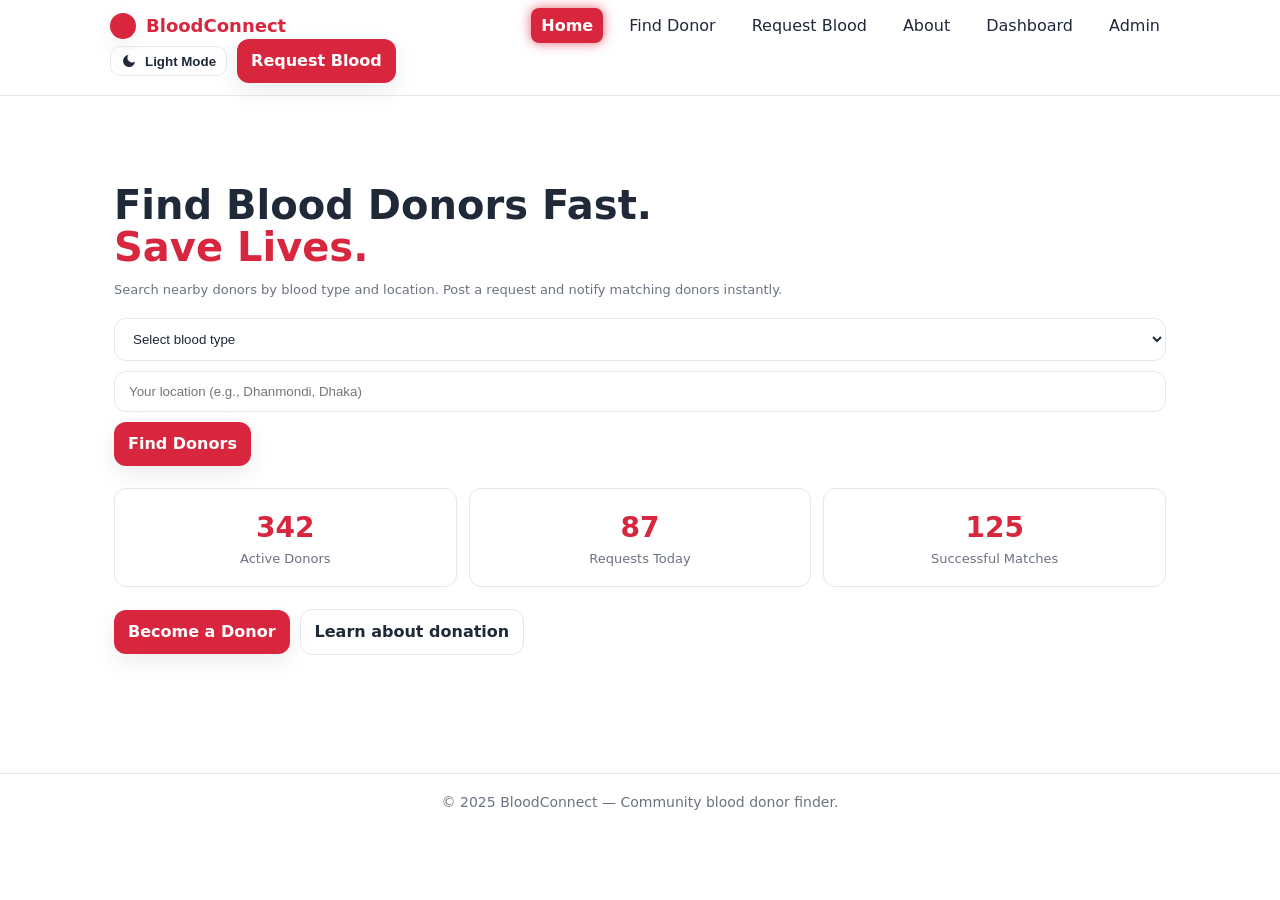
==== index.html @ 94207241 "finishing all" ====
<!doctype html>
<html lang="en">
<head>
  <meta charset="utf-8" />
  <meta name="viewport" content="width=device-width,initial-scale=1" />
  <title>BloodConnect</title>
  <link rel="stylesheet" href="styles.css" />
</head>
<body>
  <nav class="nav">
    <div class="inner container">
      <div class="brand"><span class="drop" aria-hidden="true"></span> BloodConnect</div>
      <ul>
          <li><a class="link" href="index.html">Home</a></li>
          <li><a class="link" href="find-donor.html">Find Donor</a></li>
          <li><a class="link" href="request-blood.html">Request Blood</a></li>
          <li><a class="link" href="about.html">About</a></li>
          <li><a class="link" href="dashboard.html">Dashboard</a></li>
          <li><a class="link" href="admin.html">Admin</a></li>
      </ul>
      <div style="display:flex;gap:10px;align-items:center">
        <button id="themeToggle" class="theme-toggle" aria-pressed="false" title="Toggle dark mode">
          <svg width="16" height="16" viewBox="0 0 24 24" fill="none" style="flex-shrink:0" 
          xmlns="http://www.w3.org/2000/svg"><path d="M21 12.79A9 9 0 1111.21 3 7 7 0 0021 12.79z" fill="currentColor"/></svg>
          <span id="themeLabel" style="font-weight:700">Light Mode</span>
        </button>
        <a class="btn" href="request-blood.html">Request Blood</a>
      </div>
    </div>
  </nav>
  <main class="container">

  <section class="hero">
    <h1>Find Blood Donors Fast.<br><span style="color:var(--link-color)">Save Lives.</span></h1>
    <p class="small">Search nearby donors by blood type and location. Post a request and notify matching donors instantly.</p>
    <div class="section searchbar" style="margin-top:14px;">
      <select aria-label="Blood type">
        <option>Select blood type</option>
        <option>A+</option><option>A-</option><option>B+</option><option>B-</option>
        <option>AB+</option><option>AB-</option><option>O+</option><option>O-</option>
      </select>
      <input class="input" placeholder="Your location (e.g., Dhanmondi, Dhaka)">
      <a class="btn" href="find-donor.html">Find Donors</a>
    </div>

    <div class="section kpis" style="margin-top:22px;">
      <div class="stat"><div class="num">342</div><div class="small">Active Donors</div></div>
      <div class="stat"><div class="num">87</div><div class="small">Requests Today</div></div>
      <div class="stat"><div class="num">125</div><div class="small">Successful Matches</div></div>
    </div>
    <div class="section cta-row">
      <a class="btn" href="dashboard.html">Become a Donor</a>
      <a class="btn secondary" href="about.html">Learn about donation</a>
    </div>
  </section>
  </main>
  <footer class="footer">
    <div class="inner container">© 2025 BloodConnect — Community blood donor finder.</div>
  </footer>
    <script src="script.js"></script>
</body>
</html>
---- styles.css ----
:root{
  --bg: #ffffff;
  --text: #1f2937;
  --muted: #6b7280;
  --primary: #D7263D; /* user chosen red */
  --primary-600: #b71c1c;
  --surface: #f3f4f6;
  --border: #e5e7eb;
  --shadow: 0 8px 24px rgba(0,0,0,.08);
  --radius: 14px;
  --card-bg: #ffffff;
  --link-color: var(--primary);
}
:root.dark{
  --bg: #02182B;
  --text: #ffffff;
  --muted: #9fb3c1;
  --primary: #D7263D;
  --primary-600: #b71c1c;
  --surface: rgba(255,255,255,0.03);
  --border: rgba(255,255,255,0.06);
  --shadow: none;
  --radius: 14px;
  --card-bg: rgba(255,255,255,0.03);
  --link-color: var(--primary);
}
*{box-sizing:border-box}
html,body{margin:0;padding:0;background:var(--bg);color:var(--text);
  font-family:Inter,system-ui,-apple-system,Segoe UI,Roboto,Helvetica,Arial,sans-serif;
  line-height:1.5;min-height:100%;}
a{color:inherit;text-decoration:none}
.container{max-width:1100px;margin:0 auto;padding:24px}
.nav{
  position:sticky;
  top:0;
  background:linear-gradient(180deg, rgba(255,255,255,0.9), rgba(255,255,255,0.6));
  backdrop-filter:blur(6px);
  border-bottom:1px solid var(--border);
  z-index:10
}
:root.dark .nav{background:linear-gradient(180deg, rgba(2,24,43,0.95), rgba(2,24,43,0.9));}
.nav .inner{display:flex;align-items:center;justify-content:space-between;padding:12px 20px;flex-wrap:wrap}
.brand{display:flex;align-items:center;gap:10px;font-weight:800;font-size:18px;color:var(--link-color)}
.brand .drop{width:26px;height:26px;border-radius:50%;background:var(--primary);display:inline-block;box-shadow:var(--shadow)}
.nav ul{list-style:none;display:flex;gap:16px;margin:0;padding:0;align-items:center;flex-wrap:wrap}
.nav a.link{padding:8px 10px;border-radius:10px;color:var(--text)}
.nav a.link:hover{background:var(--surface)}
.nav a.link.active {
  background: var(--primary);
  color: #fff;
  border-radius: 8px;
  font-weight: 600;
  transition: 0.3s;
  box-shadow: 0 0 12px rgba(215,38,61,0.7);
}
body.dark-mode .nav a.link.active {
  background: #D7263D;
  color: #fff;
  box-shadow: 0 0 10px rgba(215, 38, 61, 0.5);
}
.theme-toggle{display:inline-flex;
  align-items:center;gap:8px;
  background:transparent;
  border:1px solid var(--border);
  padding:6px 10px;
  border-radius:10px;
  cursor:pointer;
  color:var(--text)}
.btn{display:inline-block;
  background:var(--primary);
  color:#fff;
  border:none;border-radius:12px;
  padding:10px 14px;font-weight:700;
  box-shadow:var(--shadow);cursor:pointer;text-align:center}
.btn:hover{background:var(--primary-600)}
.btn.secondary{background:transparent;color:var(--text);border:1px solid var(--border);box-shadow:none}
.badge{padding:4px 10px;border-radius:999px;font-size:12px;
   border:1px solid var(--border);
  background:var(--card-bg);white-space:nowrap}
.badge.green{border-color:#16a34a;color:#16a34a}
.badge.red{border-color:#dc2626;color:#dc2626}
.hero{padding:64px 0 36px;background:linear-gradient(180deg,transparent, transparent)}
.hero h1{font-size:40px;line-height:1.05;margin:0 0 12px}
.hero p{color:var(--muted);max-width:720px;margin:0 0 18px}
.searchbar{display:flex;gap:10px;flex-wrap:wrap}
.input, select, textarea{padding:12px 14px;
  border:1px solid var(--border);
  border-radius:12px;
  background:var(--card-bg);
  outline:none;
  width:100%;
  color:var(--text)}
select, .input{min-width:160px}
.grid{display:grid;grid-template-columns:repeat(12,1fr);gap:18px}
.card{background:var(--card-bg);border:1px solid var(--border);border-radius:var(--radius);padding:16px;box-shadow:var(--shadow)}
.stat{display:flex;
  flex-direction:column;
  align-items:center;
  justify-content:center;
  padding:18px;
  border-radius:12px;
  background:var(--card-bg);
  border:1px solid var(--border)}
.stat .num{font-size:28px;font-weight:800;color:var(--link-color)}
.footer{border-top:1px solid var(--border);margin-top:36px}
.footer .inner{padding:18px;color:var(--muted);text-align:center;font-size:14px}
.table{width:100%;border-collapse:separate;border-spacing:0;overflow:hidden;border:1px solid var(--border);border-radius:12px}
.table th,.table td{padding:10px 12px;border-bottom:1px solid var(--border);text-align:left}
.table thead th{background:var(--surface);font-weight:700}
.table tr:last-child td{border-bottom:none}
.section{margin:22px 0}
.kpis{display:grid;grid-template-columns:repeat(auto-fit,minmax(160px,1fr));gap:12px}
.cards{display:grid;grid-template-columns:repeat(auto-fit,minmax(240px,1fr));gap:12px}
.map{height:320px;
  border:1px dashed var(--border);
  border-radius:12px;
  display:flex;align-items:center;
  justify-content:center;color:var(--muted)}
.form-grid{display:grid;grid-template-columns:repeat(auto-fit,minmax(220px,1fr));gap:12px}
label{font-weight:700;color:var(--text);display:block;margin-bottom:6px}
.help{font-size:13px;color:var(--muted)}
.cta-row{display:flex;gap:10px;flex-wrap:wrap;align-items:center}
.small{
  font-size:13px;
  color:var(--muted)}

@media (max-width:1024px){
  .hero h1{font-size:34px}
  .grid{grid-template-columns:repeat(8,1fr)}
}
@media (max-width:768px){
  .hero{padding:36px 0}
  .hero h1{font-size:28px}
  .nav .inner{flex-direction:column;align-items:flex-start;gap:8px}
  .nav ul{flex-direction:column;width:100%;gap:8px;margin-top:8px}
  .grid{grid-template-columns:repeat(4,1fr)}
  .cards{grid-template-columns:1fr}
  .map{height:240px}
  .table{display:block;overflow-x:auto;white-space:nowrap}
}
@media (max-width:480px){
  .hero h1{font-size:22px}
  .container{padding:14px}
  .btn{padding:8px 12px;font-size:14px}
  .form-grid{grid-template-columns:1fr}
}
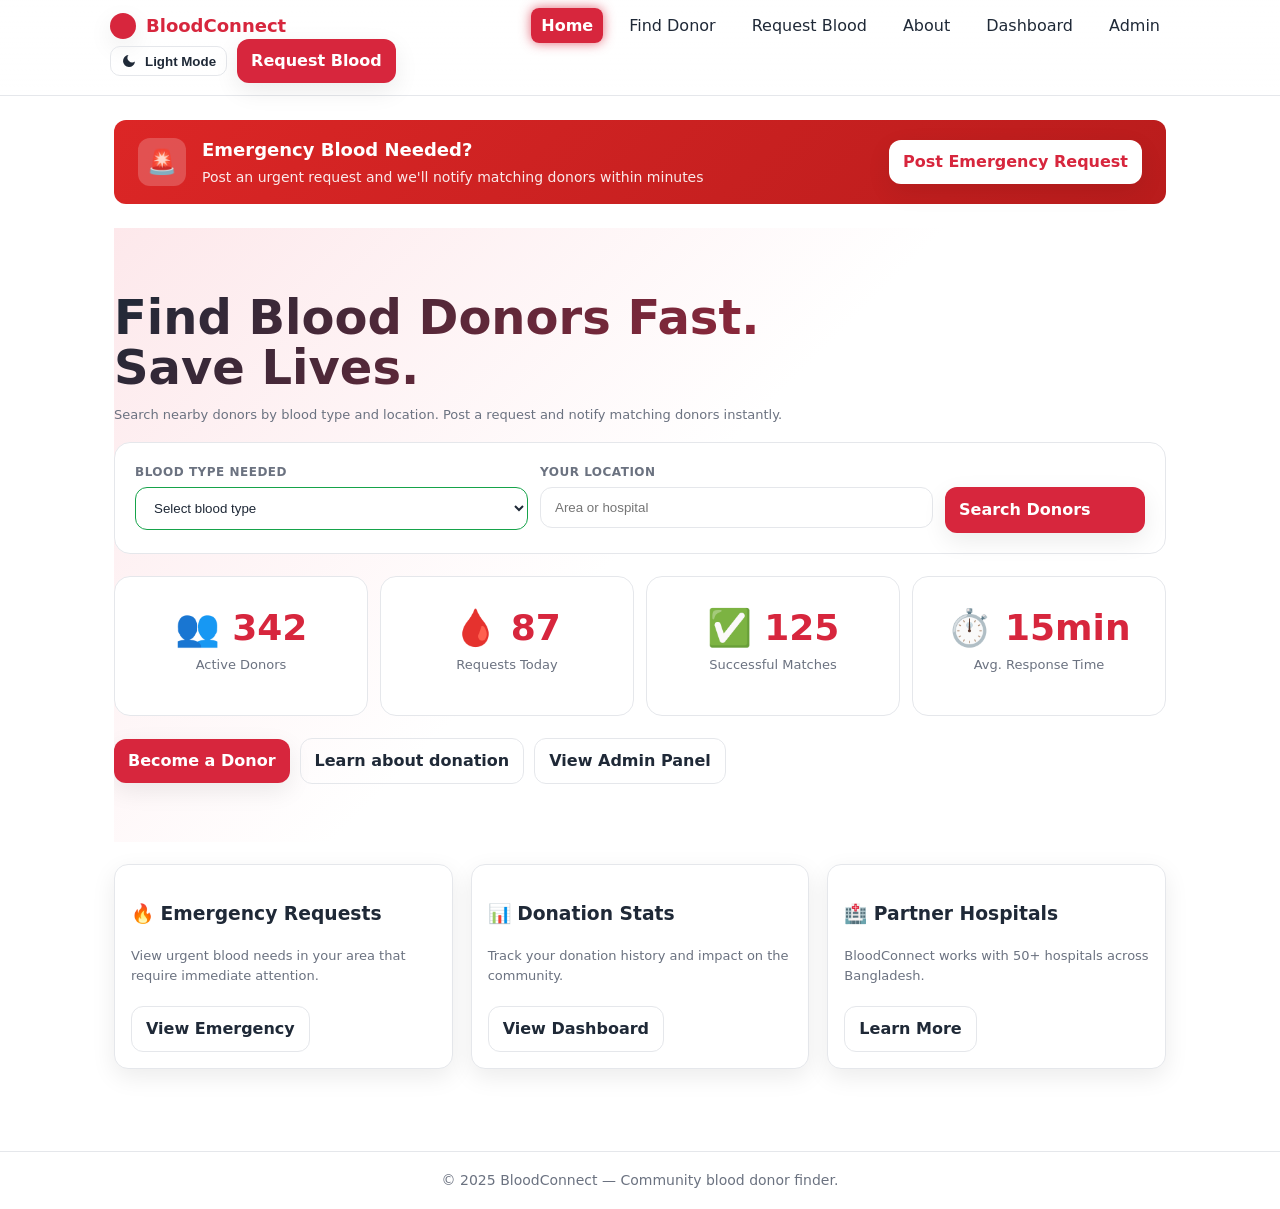
==== commit 3d9a24fc: "added the UI/UX" ====
--- a/index.html
+++ b/index.html
@@ -3,7 +3,9 @@
 <head>
   <meta charset="utf-8" />
   <meta name="viewport" content="width=device-width,initial-scale=1" />
-  <title>BloodConnect</title>
+  <meta name="description" content="BloodConnect helps patients find nearby voluntary blood donors. Free, community-powered blood donor finder." />
+  <meta name="keywords" content="blood donor, blood request, donate blood, emergency blood, blood bank" />
+  <title>BloodConnect - Find Blood Donors Fast, Save Lives</title>
   <link rel="stylesheet" href="styles.css" />
 </head>
 <body>
@@ -30,29 +32,101 @@
   </nav>
   <main class="container">
 
+  <!-- Emergency Banner -->
+  <div class="emergency-banner animate-fade-in">
+    <div class="icon">🚨</div>
+    <div class="content">
+      <h3>Emergency Blood Needed?</h3>
+      <p>Post an urgent request and we'll notify matching donors within minutes</p>
+    </div>
+    <a class="btn" href="request-blood.html" style="background: #fff; color: var(--primary);">Post Emergency Request</a>
+  </div>
+
   <section class="hero">
     <h1>Find Blood Donors Fast.<br><span style="color:var(--link-color)">Save Lives.</span></h1>
     <p class="small">Search nearby donors by blood type and location. Post a request and notify matching donors instantly.</p>
-    <div class="section searchbar" style="margin-top:14px;">
-      <select aria-label="Blood type">
-        <option>Select blood type</option>
-        <option>A+</option><option>A-</option><option>B+</option><option>B-</option>
-        <option>AB+</option><option>AB-</option><option>O+</option><option>O-</option>
-      </select>
-      <input class="input" placeholder="Your location (e.g., Dhanmondi, Dhaka)">
-      <a class="btn" href="find-donor.html">Find Donors</a>
+    
+    <!-- Enhanced Search Bar -->
+    <div class="searchbar animate-fade-in animate-delay-1">
+      <div class="input-group">
+        <label>Blood Type Needed</label>
+        <select aria-label="Blood type">
+          <option value="">Select blood type</option>
+          <option>A+</option><option>A-</option><option>B+</option><option>B-</option>
+          <option>AB+</option><option>AB-</option><option>O+</option><option>O-</option>
+        </select>
+      </div>
+      <div class="input-group">
+        <label>Your Location</label>
+        <input class="input" placeholder="Area or hospital">
+      </div>
+      <div class="input-group" style="flex: 0 0 auto;">
+        <label>&nbsp;</label>
+        <a class="btn" href="find-donor.html" style="height: 46px; display: flex; align-items: center;">Search Donors</a>
+      </div>
     </div>
 
-    <div class="section kpis" style="margin-top:22px;">
-      <div class="stat"><div class="num">342</div><div class="small">Active Donors</div></div>
-      <div class="stat"><div class="num">87</div><div class="small">Requests Today</div></div>
-      <div class="stat"><div class="num">125</div><div class="small">Successful Matches</div></div>
+    <!-- Stats KPIs -->
+    <div class="section kpis animate-fade-in animate-delay-2">
+      <div class="stat">
+        <div class="num">
+          <span class="icon">👥</span>
+          <span id="statDonors">342</span>
+        </div>
+        <div class="small">Active Donors</div>
+        <div class="progress-bar" style="margin-top: 8px;"><div class="fill" style="width: 85%"></div></div>
+      </div>
+      <div class="stat">
+        <div class="num">
+          <span class="icon">🩸</span>
+          <span id="statRequests">87</span>
+        </div>
+        <div class="small">Requests Today</div>
+        <div class="progress-bar" style="margin-top: 8px;"><div class="fill" style="width: 65%"></div></div>
+      </div>
+      <div class="stat">
+        <div class="num">
+          <span class="icon">✅</span>
+          <span id="statMatches">125</span>
+        </div>
+        <div class="small">Successful Matches</div>
+        <div class="progress-bar" style="margin-top: 8px;"><div class="fill" style="width: 92%"></div></div>
+      </div>
+      <div class="stat">
+        <div class="num">
+          <span class="icon">⏱️</span>
+          <span id="statTime">15min</span>
+        </div>
+        <div class="small">Avg. Response Time</div>
+        <div class="progress-bar" style="margin-top: 8px;"><div class="fill" style="width: 78%"></div></div>
+      </div>
     </div>
-    <div class="section cta-row">
+    
+    <div class="section cta-row animate-fade-in animate-delay-3">
       <a class="btn" href="dashboard.html">Become a Donor</a>
       <a class="btn secondary" href="about.html">Learn about donation</a>
+      <a class="btn secondary" href="admin.html">View Admin Panel</a>
     </div>
   </section>
+
+  <!-- Quick Info Cards -->
+  <div class="grid section">
+    <div class="card animate-fade-in animate-delay-1" style="grid-column: span 4;">
+      <h3>🔥 Emergency Requests</h3>
+      <p class="small">View urgent blood needs in your area that require immediate attention.</p>
+      <a class="btn secondary" href="find-donor.html" style="margin-top: 8px;">View Emergency</a>
+    </div>
+    <div class="card animate-fade-in animate-delay-2" style="grid-column: span 4;">
+      <h3>📊 Donation Stats</h3>
+      <p class="small">Track your donation history and impact on the community.</p>
+      <a class="btn secondary" href="dashboard.html" style="margin-top: 8px;">View Dashboard</a>
+    </div>
+    <div class="card animate-fade-in animate-delay-3" style="grid-column: span 4;">
+      <h3>🏥 Partner Hospitals</h3>
+      <p class="small">BloodConnect works with 50+ hospitals across Bangladesh.</p>
+      <a class="btn secondary" href="about.html" style="margin-top: 8px;">Learn More</a>
+    </div>
+  </div>
   </main>
   <footer class="footer">
     <div class="inner container">© 2025 BloodConnect — Community blood donor finder.</div>
--- a/styles.css
+++ b/styles.css
@@ -1,146 +1,1210 @@
-:root{
+:root {
   --bg: #ffffff;
   --text: #1f2937;
   --muted: #6b7280;
-  --primary: #D7263D; /* user chosen red */
+  --primary: #D7263D;
+  /* user chosen red */
   --primary-600: #b71c1c;
+  --primary-100: #fde8eb;
   --surface: #f3f4f6;
   --border: #e5e7eb;
-  --shadow: 0 8px 24px rgba(0,0,0,.08);
+  --shadow: 0 8px 24px rgba(0, 0, 0, .08);
   --radius: 14px;
   --card-bg: #ffffff;
   --link-color: var(--primary);
-}
-:root.dark{
+  --success: #16a34a;
+  --warning: #f59e0b;
+  --danger: #dc2626;
+}
+
+:root.dark {
   --bg: #02182B;
   --text: #ffffff;
   --muted: #9fb3c1;
   --primary: #D7263D;
   --primary-600: #b71c1c;
-  --surface: rgba(255,255,255,0.03);
-  --border: rgba(255,255,255,0.06);
+  --primary-100: rgba(215, 38, 61, 0.15);
+  --surface: rgba(255, 255, 255, 0.03);
+  --border: rgba(255, 255, 255, 0.06);
   --shadow: none;
   --radius: 14px;
-  --card-bg: rgba(255,255,255,0.03);
+  --card-bg: rgba(255, 255, 255, 0.03);
   --link-color: var(--primary);
-}
-*{box-sizing:border-box}
-html,body{margin:0;padding:0;background:var(--bg);color:var(--text);
-  font-family:Inter,system-ui,-apple-system,Segoe UI,Roboto,Helvetica,Arial,sans-serif;
-  line-height:1.5;min-height:100%;}
-a{color:inherit;text-decoration:none}
-.container{max-width:1100px;margin:0 auto;padding:24px}
-.nav{
-  position:sticky;
-  top:0;
-  background:linear-gradient(180deg, rgba(255,255,255,0.9), rgba(255,255,255,0.6));
-  backdrop-filter:blur(6px);
-  border-bottom:1px solid var(--border);
-  z-index:10
-}
-:root.dark .nav{background:linear-gradient(180deg, rgba(2,24,43,0.95), rgba(2,24,43,0.9));}
-.nav .inner{display:flex;align-items:center;justify-content:space-between;padding:12px 20px;flex-wrap:wrap}
-.brand{display:flex;align-items:center;gap:10px;font-weight:800;font-size:18px;color:var(--link-color)}
-.brand .drop{width:26px;height:26px;border-radius:50%;background:var(--primary);display:inline-block;box-shadow:var(--shadow)}
-.nav ul{list-style:none;display:flex;gap:16px;margin:0;padding:0;align-items:center;flex-wrap:wrap}
-.nav a.link{padding:8px 10px;border-radius:10px;color:var(--text)}
-.nav a.link:hover{background:var(--surface)}
+  --success: #22c55e;
+  --warning: #f97316;
+  --danger: #ef4444;
+}
+
+* {
+  box-sizing: border-box
+}
+
+html,
+body {
+  margin: 0;
+  padding: 0;
+  background: var(--bg);
+  color: var(--text);
+  font-family: Inter, system-ui, -apple-system, Segoe UI, Roboto, Helvetica, Arial, sans-serif;
+  line-height: 1.5;
+  min-height: 100%;
+}
+
+a {
+  color: inherit;
+  text-decoration: none
+}
+
+.container {
+  max-width: 1100px;
+  margin: 0 auto;
+  padding: 24px
+}
+
+.nav {
+  position: sticky;
+  top: 0;
+  background: linear-gradient(180deg, rgba(255, 255, 255, 0.9), rgba(255, 255, 255, 0.6));
+  backdrop-filter: blur(6px);
+  border-bottom: 1px solid var(--border);
+  z-index: 10
+}
+
+:root.dark .nav {
+  background: linear-gradient(180deg, rgba(2, 24, 43, 0.95), rgba(2, 24, 43, 0.9));
+}
+
+.nav .inner {
+  display: flex;
+  align-items: center;
+  justify-content: space-between;
+  padding: 12px 20px;
+  flex-wrap: wrap
+}
+
+.brand {
+  display: flex;
+  align-items: center;
+  gap: 10px;
+  font-weight: 800;
+  font-size: 18px;
+  color: var(--link-color)
+}
+
+.brand .drop {
+  width: 26px;
+  height: 26px;
+  border-radius: 50%;
+  background: var(--primary);
+  display: inline-block;
+  box-shadow: var(--shadow)
+}
+
+.nav ul {
+  list-style: none;
+  display: flex;
+  gap: 16px;
+  margin: 0;
+  padding: 0;
+  align-items: center;
+  flex-wrap: wrap
+}
+
+.nav a.link {
+  padding: 8px 10px;
+  border-radius: 10px;
+  color: var(--text)
+}
+
+.nav a.link:hover {
+  background: var(--surface)
+}
+
 .nav a.link.active {
   background: var(--primary);
   color: #fff;
   border-radius: 8px;
   font-weight: 600;
   transition: 0.3s;
-  box-shadow: 0 0 12px rgba(215,38,61,0.7);
-}
+  box-shadow: 0 0 12px rgba(215, 38, 61, 0.7);
+}
+
 body.dark-mode .nav a.link.active {
   background: #D7263D;
   color: #fff;
   box-shadow: 0 0 10px rgba(215, 38, 61, 0.5);
 }
-.theme-toggle{display:inline-flex;
-  align-items:center;gap:8px;
-  background:transparent;
-  border:1px solid var(--border);
-  padding:6px 10px;
-  border-radius:10px;
-  cursor:pointer;
-  color:var(--text)}
-.btn{display:inline-block;
-  background:var(--primary);
-  color:#fff;
-  border:none;border-radius:12px;
-  padding:10px 14px;font-weight:700;
-  box-shadow:var(--shadow);cursor:pointer;text-align:center}
-.btn:hover{background:var(--primary-600)}
-.btn.secondary{background:transparent;color:var(--text);border:1px solid var(--border);box-shadow:none}
-.badge{padding:4px 10px;border-radius:999px;font-size:12px;
-   border:1px solid var(--border);
-  background:var(--card-bg);white-space:nowrap}
-.badge.green{border-color:#16a34a;color:#16a34a}
-.badge.red{border-color:#dc2626;color:#dc2626}
-.hero{padding:64px 0 36px;background:linear-gradient(180deg,transparent, transparent)}
-.hero h1{font-size:40px;line-height:1.05;margin:0 0 12px}
-.hero p{color:var(--muted);max-width:720px;margin:0 0 18px}
-.searchbar{display:flex;gap:10px;flex-wrap:wrap}
-.input, select, textarea{padding:12px 14px;
-  border:1px solid var(--border);
-  border-radius:12px;
-  background:var(--card-bg);
-  outline:none;
-  width:100%;
-  color:var(--text)}
-select, .input{min-width:160px}
-.grid{display:grid;grid-template-columns:repeat(12,1fr);gap:18px}
-.card{background:var(--card-bg);border:1px solid var(--border);border-radius:var(--radius);padding:16px;box-shadow:var(--shadow)}
-.stat{display:flex;
-  flex-direction:column;
-  align-items:center;
-  justify-content:center;
-  padding:18px;
-  border-radius:12px;
-  background:var(--card-bg);
-  border:1px solid var(--border)}
-.stat .num{font-size:28px;font-weight:800;color:var(--link-color)}
-.footer{border-top:1px solid var(--border);margin-top:36px}
-.footer .inner{padding:18px;color:var(--muted);text-align:center;font-size:14px}
-.table{width:100%;border-collapse:separate;border-spacing:0;overflow:hidden;border:1px solid var(--border);border-radius:12px}
-.table th,.table td{padding:10px 12px;border-bottom:1px solid var(--border);text-align:left}
-.table thead th{background:var(--surface);font-weight:700}
-.table tr:last-child td{border-bottom:none}
-.section{margin:22px 0}
-.kpis{display:grid;grid-template-columns:repeat(auto-fit,minmax(160px,1fr));gap:12px}
-.cards{display:grid;grid-template-columns:repeat(auto-fit,minmax(240px,1fr));gap:12px}
-.map{height:320px;
-  border:1px dashed var(--border);
-  border-radius:12px;
-  display:flex;align-items:center;
-  justify-content:center;color:var(--muted)}
-.form-grid{display:grid;grid-template-columns:repeat(auto-fit,minmax(220px,1fr));gap:12px}
-label{font-weight:700;color:var(--text);display:block;margin-bottom:6px}
-.help{font-size:13px;color:var(--muted)}
-.cta-row{display:flex;gap:10px;flex-wrap:wrap;align-items:center}
-.small{
-  font-size:13px;
-  color:var(--muted)}
-
-@media (max-width:1024px){
-  .hero h1{font-size:34px}
-  .grid{grid-template-columns:repeat(8,1fr)}
-}
-@media (max-width:768px){
-  .hero{padding:36px 0}
-  .hero h1{font-size:28px}
-  .nav .inner{flex-direction:column;align-items:flex-start;gap:8px}
-  .nav ul{flex-direction:column;width:100%;gap:8px;margin-top:8px}
-  .grid{grid-template-columns:repeat(4,1fr)}
-  .cards{grid-template-columns:1fr}
-  .map{height:240px}
-  .table{display:block;overflow-x:auto;white-space:nowrap}
-}
-@media (max-width:480px){
-  .hero h1{font-size:22px}
-  .container{padding:14px}
-  .btn{padding:8px 12px;font-size:14px}
-  .form-grid{grid-template-columns:1fr}
-}
+
+.theme-toggle {
+  display: inline-flex;
+  align-items: center;
+  gap: 8px;
+  background: transparent;
+  border: 1px solid var(--border);
+  padding: 6px 10px;
+  border-radius: 10px;
+  cursor: pointer;
+  color: var(--text)
+}
+
+.btn {
+  display: inline-block;
+  background: var(--primary);
+  color: #fff;
+  border: none;
+  border-radius: 12px;
+  padding: 10px 14px;
+  font-weight: 700;
+  box-shadow: var(--shadow);
+  cursor: pointer;
+  text-align: center
+}
+
+.btn:hover {
+  background: var(--primary-600)
+}
+
+.btn.secondary {
+  background: transparent;
+  color: var(--text);
+  border: 1px solid var(--border);
+  box-shadow: none
+}
+
+.badge {
+  padding: 4px 10px;
+  border-radius: 999px;
+  font-size: 12px;
+  border: 1px solid var(--border);
+  background: var(--card-bg);
+  white-space: nowrap;
+  font-weight: 600;
+}
+
+.badge.green, .badge.available {
+  border-color: var(--success);
+  color: var(--success);
+  background: rgba(22, 163, 74, 0.1);
+}
+
+.badge.red, .badge.unavailable {
+  border-color: var(--danger);
+  color: var(--danger);
+  background: rgba(220, 38, 38, 0.1);
+}
+
+.badge.warning, .badge.urgent {
+  border-color: var(--warning);
+  color: var(--warning);
+  background: rgba(245, 158, 11, 0.1);
+}
+
+.badge.emergency {
+  border-color: var(--danger);
+  color: #fff;
+  background: var(--danger);
+  animation: emergencyPulse 2s infinite;
+}
+
+/* Animations */
+@keyframes fadeInUp {
+  from {
+    opacity: 0;
+    transform: translateY(20px);
+  }
+  to {
+    opacity: 1;
+    transform: translateY(0);
+  }
+}
+
+@keyframes pulse {
+  0%, 100% { transform: scale(1); }
+  50% { transform: scale(1.05); }
+}
+
+@keyframes shimmer {
+  0% { background-position: -200% 0; }
+  100% { background-position: 200% 0; }
+}
+
+@keyframes emergencyPulse {
+  0%, 100% { box-shadow: 0 0 0 0 rgba(220, 38, 38, 0.4); }
+  50% { box-shadow: 0 0 0 10px rgba(220, 38, 38, 0); }
+}
+
+.animate-fade-in {
+  animation: fadeInUp 0.5s ease forwards;
+}
+
+.animate-delay-1 { animation-delay: 0.1s; }
+.animate-delay-2 { animation-delay: 0.2s; }
+.animate-delay-3 { animation-delay: 0.3s; }
+.animate-delay-4 { animation-delay: 0.4s; }
+
+/* Hero Section Enhanced */
+.hero {
+  padding: 64px 0 36px;
+  background: linear-gradient(135deg, var(--primary-100) 0%, transparent 50%);
+  position: relative;
+  overflow: hidden;
+}
+
+.hero::before {
+  content: '';
+  position: absolute;
+  top: -50%;
+  right: -20%;
+  width: 400px;
+  height: 400px;
+  background: radial-gradient(circle, var(--primary-100) 0%, transparent 70%);
+  border-radius: 50%;
+  z-index: -1;
+}
+
+.hero h1 {
+  font-size: 48px;
+  line-height: 1.05;
+  margin: 0 0 12px;
+  background: linear-gradient(135deg, var(--text) 0%, var(--primary) 100%);
+  -webkit-background-clip: text;
+  -webkit-text-fill-color: transparent;
+  background-clip: text;
+}
+
+.hero p {
+  color: var(--muted);
+  max-width: 720px;
+  margin: 0 0 18px
+}
+
+/* Emergency Banner */
+.emergency-banner {
+  background: linear-gradient(135deg, var(--danger) 0%, #b91c1c 100%);
+  color: #fff;
+  padding: 16px 24px;
+  border-radius: 12px;
+  display: flex;
+  align-items: center;
+  justify-content: space-between;
+  gap: 16px;
+  margin-bottom: 24px;
+  animation: emergencyPulse 2s infinite;
+}
+
+.emergency-banner .icon {
+  width: 48px;
+  height: 48px;
+  background: rgba(255, 255, 255, 0.2);
+  border-radius: 12px;
+  display: flex;
+  align-items: center;
+  justify-content: center;
+  font-size: 24px;
+}
+
+.emergency-banner .content {
+  flex: 1;
+}
+
+.emergency-banner h3 {
+  margin: 0 0 4px;
+  font-size: 18px;
+}
+
+.emergency-banner p {
+  margin: 0;
+  opacity: 0.9;
+  font-size: 14px;
+}
+
+/* Search Bar Enhanced */
+.searchbar {
+  display: flex;
+  gap: 12px;
+  flex-wrap: wrap;
+  background: var(--card-bg);
+  padding: 20px;
+  border-radius: 16px;
+  border: 1px solid var(--border);
+}
+
+.searchbar .input-group {
+  flex: 1;
+  min-width: 200px;
+}
+
+.searchbar label {
+  font-size: 12px;
+  margin-bottom: 6px;
+  color: var(--muted);
+  text-transform: uppercase;
+  letter-spacing: 0.5px;
+}
+
+/* Donor Card Enhanced */
+.donor-card {
+  background: var(--card-bg);
+  border: 1px solid var(--border);
+  border-radius: 16px;
+  padding: 20px;
+  transition: all 0.3s ease;
+}
+
+.donor-card:hover {
+  border-color: var(--primary);
+  box-shadow: 0 8px 24px rgba(215, 38, 61, 0.15);
+  transform: translateY(-2px);
+}
+
+.donor-card .header {
+  display: flex;
+  justify-content: space-between;
+  align-items: flex-start;
+  margin-bottom: 12px;
+}
+
+.donor-card .name {
+  font-size: 18px;
+  font-weight: 700;
+  display: flex;
+  align-items: center;
+  gap: 8px;
+}
+
+.donor-card .avatar {
+  width: 40px;
+  height: 40px;
+  border-radius: 50%;
+  background: var(--primary-100);
+  display: flex;
+  align-items: center;
+  justify-content: center;
+  color: var(--primary);
+  font-weight: 700;
+}
+
+.donor-card .details {
+  display: grid;
+  grid-template-columns: repeat(2, 1fr);
+  gap: 8px;
+  margin: 12px 0;
+  font-size: 13px;
+  color: var(--muted);
+}
+
+.donor-card .details span {
+  display: flex;
+  align-items: center;
+  gap: 6px;
+}
+
+.donor-card .actions {
+  display: flex;
+  gap: 8px;
+  margin-top: 16px;
+}
+
+/* Filter Pills */
+.filter-pills {
+  display: flex;
+  gap: 8px;
+  flex-wrap: wrap;
+  margin-bottom: 16px;
+}
+
+.filter-pill {
+  padding: 8px 16px;
+  border-radius: 20px;
+  border: 1px solid var(--border);
+  background: var(--card-bg);
+  cursor: pointer;
+  transition: all 0.2s;
+  font-size: 13px;
+}
+
+.filter-pill:hover, .filter-pill.active {
+  background: var(--primary);
+  color: #fff;
+  border-color: var(--primary);
+}
+
+/* Progress Bar */
+.progress-bar {
+  height: 8px;
+  background: var(--surface);
+  border-radius: 4px;
+  overflow: hidden;
+}
+
+.progress-bar .fill {
+  height: 100%;
+  background: linear-gradient(90deg, var(--primary) 0%, var(--primary-600) 100%);
+  border-radius: 4px;
+  transition: width 0.5s ease;
+}
+
+/* Tabs */
+.tabs {
+  display: flex;
+  gap: 4px;
+  border-bottom: 2px solid var(--border);
+  margin-bottom: 20px;
+}
+
+.tab {
+  padding: 12px 20px;
+  cursor: pointer;
+  border: none;
+  background: none;
+  color: var(--muted);
+  font-weight: 600;
+  position: relative;
+  transition: color 0.2s;
+}
+
+.tab:hover {
+  color: var(--text);
+}
+
+.tab.active {
+  color: var(--primary);
+}
+
+.tab.active::after {
+  content: '';
+  position: absolute;
+  bottom: -2px;
+  left: 0;
+  right: 0;
+  height: 2px;
+  background: var(--primary);
+}
+
+/* Modal */
+.modal-overlay {
+  position: fixed;
+  inset: 0;
+  background: rgba(0, 0, 0, 0.5);
+  display: flex;
+  align-items: center;
+  justify-content: center;
+  z-index: 1000;
+  opacity: 0;
+  visibility: hidden;
+  transition: all 0.3s;
+}
+
+.modal-overlay.active {
+  opacity: 1;
+  visibility: visible;
+}
+
+.modal {
+  background: var(--card-bg);
+  border-radius: 16px;
+  padding: 24px;
+  max-width: 500px;
+  width: 90%;
+  max-height: 90vh;
+  overflow-y: auto;
+  transform: scale(0.9);
+  transition: transform 0.3s;
+}
+
+.modal-overlay.active .modal {
+  transform: scale(1);
+}
+
+.modal h3 {
+  margin: 0 0 16px;
+}
+
+.modal .close {
+  position: absolute;
+  top: 16px;
+  right: 16px;
+  background: none;
+  border: none;
+  font-size: 24px;
+  cursor: pointer;
+  color: var(--muted);
+}
+
+.input,
+select,
+textarea {
+  padding: 12px 14px;
+  border: 1px solid var(--border);
+  border-radius: 12px;
+  background: var(--card-bg);
+  outline: none;
+  width: 100%;
+  color: var(--text)
+}
+
+select,
+.input {
+  min-width: 160px
+}
+
+.grid {
+  display: grid;
+  grid-template-columns: repeat(12, 1fr);
+  gap: 18px
+}
+
+.card {
+  background: var(--card-bg);
+  border: 1px solid var(--border);
+  border-radius: var(--radius);
+  padding: 16px;
+  box-shadow: var(--shadow)
+}
+
+.stat {
+  display: flex;
+  flex-direction: column;
+  align-items: center;
+  justify-content: center;
+  padding: 24px;
+  border-radius: 16px;
+  background: var(--card-bg);
+  border: 1px solid var(--border);
+  transition: transform 0.3s, box-shadow 0.3s;
+}
+
+.stat:hover {
+  transform: translateY(-4px);
+  box-shadow: 0 12px 32px rgba(0, 0, 0, 0.12);
+}
+
+.stat .num {
+  font-size: 36px;
+  font-weight: 800;
+  color: var(--link-color);
+  display: flex;
+  align-items: center;
+  gap: 8px;
+}
+
+.stat .icon {
+  width: 32px;
+  height: 32px;
+  display: flex;
+  align-items: center;
+  justify-content: center;
+  background: var(--primary-100);
+  border-radius: 8px;
+  color: var(--primary);
+}
+
+.footer {
+  border-top: 1px solid var(--border);
+  margin-top: 36px
+}
+
+.footer .inner {
+  padding: 18px;
+  color: var(--muted);
+  text-align: center;
+  font-size: 14px
+}
+
+.table {
+  width: 100%;
+  border-collapse: separate;
+  border-spacing: 0;
+  overflow: hidden;
+  border: 1px solid var(--border);
+  border-radius: 12px
+}
+
+.table th,
+.table td {
+  padding: 10px 12px;
+  border-bottom: 1px solid var(--border);
+  text-align: left
+}
+
+.table thead th {
+  background: var(--surface);
+  font-weight: 700
+}
+
+.table tr:last-child td {
+  border-bottom: none
+}
+
+.section {
+  margin: 22px 0
+}
+
+.kpis {
+  display: grid;
+  grid-template-columns: repeat(auto-fit, minmax(160px, 1fr));
+  gap: 12px
+}
+
+.cards {
+  display: grid;
+  grid-template-columns: repeat(auto-fit, minmax(240px, 1fr));
+  gap: 12px
+}
+
+.map {
+  height: 320px;
+  border: 1px dashed var(--border);
+  border-radius: 12px;
+  display: flex;
+  align-items: center;
+  justify-content: center;
+  color: var(--muted)
+}
+
+.form-grid {
+  display: grid;
+  grid-template-columns: repeat(auto-fit, minmax(220px, 1fr));
+  gap: 12px
+}
+
+label {
+  font-weight: 700;
+  color: var(--text);
+  display: block;
+  margin-bottom: 6px
+}
+
+.help {
+  font-size: 13px;
+  color: var(--muted)
+}
+
+.cta-row {
+  display: flex;
+  gap: 10px;
+  flex-wrap: wrap;
+  align-items: center
+}
+
+.small {
+  font-size: 13px;
+  color: var(--muted)
+}
+
+/* Accessibility */
+.skip-link {
+  position: absolute;
+  top: -40px;
+  left: 0;
+  background: var(--primary);
+  color: #fff;
+  padding: 8px 16px;
+  z-index: 100;
+  transition: top 0.3s;
+}
+.skip-link:focus {
+  top: 0;
+}
+
+:focus-visible {
+  outline: 2px solid var(--primary);
+  outline-offset: 2px;
+}
+
+/* Form validation */
+.input:invalid:not(:placeholder-shown),
+select:invalid:not(:placeholder-shown) {
+  border-color: #dc2626;
+}
+
+.input:valid:not(:placeholder-shown),
+select:valid:not(:placeholder-shown) {
+  border-color: #16a34a;
+}
+
+/* Loading button */
+.btn.loading {
+  opacity: 0.7;
+  pointer-events: none;
+  position: relative;
+}
+.btn.loading::after {
+  content: "";
+  display: inline-block;
+  width: 12px;
+  height: 12px;
+  border: 2px solid #fff;
+  border-top-color: transparent;
+  border-radius: 50%;
+  animation: spin 0.8s linear infinite;
+  margin-left: 8px;
+}
+@keyframes spin {
+  to { transform: rotate(360deg); }
+}
+
+/* Toast notifications */
+.toast {
+  position: fixed;
+  bottom: 20px;
+  right: 20px;
+  padding: 12px 20px;
+  border-radius: 8px;
+  background: var(--card-bg);
+  border: 1px solid var(--border);
+  box-shadow: var(--shadow);
+  z-index: 1000;
+  animation: slideIn 0.3s ease;
+}
+.toast-error {
+  border-color: #dc2626;
+  color: #dc2626;
+}
+.toast-success {
+  border-color: #16a34a;
+  color: #16a34a;
+}
+@keyframes slideIn {
+  from { transform: translateX(100%); opacity: 0; }
+  to { transform: translateX(0); opacity: 1; }
+}
+
+/* Reduced motion */
+@media (prefers-reduced-motion: reduce) {
+  *, *::before, *::after {
+    animation-duration: 0.01ms !important;
+    transition-duration: 0.01ms !important;
+  }
+}
+
+/* Loading & Empty States */
+.loading-state,
+.empty-state {
+  display: flex;
+  flex-direction: column;
+  align-items: center;
+  justify-content: center;
+  padding: 48px 24px;
+  text-align: center;
+}
+
+.spinner {
+  width: 40px;
+  height: 40px;
+  border: 3px solid var(--border);
+  border-top-color: var(--primary);
+  border-radius: 50%;
+  animation: spin 0.8s linear infinite;
+  margin-bottom: 16px;
+}
+
+.empty-state h3 {
+  margin: 0 0 8px;
+  color: var(--text);
+}
+
+.empty-state p {
+  color: var(--muted);
+  margin: 0;
+}
+
+/* Search Results Header */
+.results-header {
+  display: flex;
+  justify-content: space-between;
+  align-items: center;
+  padding: 16px 0;
+  border-bottom: 1px solid var(--border);
+  margin-bottom: 16px;
+}
+
+.results-header .count {
+  font-weight: 600;
+  color: var(--primary);
+}
+
+.results-header .sort {
+  display: flex;
+  align-items: center;
+  gap: 8px;
+  font-size: 13px;
+}
+
+.results-header select {
+  padding: 6px 10px;
+  font-size: 13px;
+}
+
+/* Donor Card Enhanced */
+.donor-card {
+  background: var(--card-bg);
+  border: 1px solid var(--border);
+  border-radius: 16px;
+  padding: 20px;
+  transition: all 0.3s ease;
+  margin-bottom: 16px;
+}
+
+.donor-card:last-child {
+  margin-bottom: 0;
+}
+
+.donor-card:hover {
+  border-color: var(--primary);
+  box-shadow: 0 8px 24px rgba(215, 38, 61, 0.15);
+  transform: translateY(-2px);
+}
+
+.donor-card .header {
+  display: flex;
+  justify-content: space-between;
+  align-items: flex-start;
+  margin-bottom: 12px;
+}
+
+.donor-card .name {
+  font-size: 18px;
+  font-weight: 700;
+  display: flex;
+  align-items: center;
+  gap: 12px;
+}
+
+.donor-card .avatar {
+  width: 48px;
+  height: 48px;
+  border-radius: 50%;
+  background: linear-gradient(135deg, var(--primary) 0%, var(--primary-600) 100%);
+  display: flex;
+  align-items: center;
+  justify-content: center;
+  color: #fff;
+  font-weight: 700;
+  font-size: 16px;
+}
+
+.donor-card .details {
+  display: grid;
+  grid-template-columns: repeat(2, 1fr);
+  gap: 12px;
+  margin: 16px 0;
+  font-size: 14px;
+  color: var(--muted);
+}
+
+.donor-card .details span {
+  display: flex;
+  align-items: center;
+  gap: 8px;
+}
+
+.donor-card .actions {
+  display: flex;
+  gap: 10px;
+  margin-top: 16px;
+  flex-wrap: wrap;
+}
+
+.donor-card .distance-tag {
+  display: inline-flex;
+  align-items: center;
+  gap: 4px;
+  padding: 4px 10px;
+  background: var(--primary-100);
+  border-radius: 20px;
+  font-size: 12px;
+  color: var(--primary);
+  font-weight: 600;
+}
+
+/* Server Status Indicator */
+.server-status {
+  position: fixed;
+  bottom: 20px;
+  left: 20px;
+  display: flex;
+  align-items: center;
+  gap: 8px;
+  padding: 8px 14px;
+  background: var(--card-bg);
+  border: 1px solid var(--border);
+  border-radius: 20px;
+  font-size: 12px;
+  z-index: 100;
+  box-shadow: var(--shadow);
+}
+
+.server-status .dot {
+  width: 8px;
+  height: 8px;
+  border-radius: 50%;
+  background: var(--success);
+  animation: pulse 2s infinite;
+}
+
+.server-status .label {
+  color: var(--muted);
+}
+
+.server-status .value {
+  font-weight: 600;
+  color: var(--text);
+}
+
+/* API Console (for demo) */
+.api-console {
+  position: fixed;
+  bottom: 20px;
+  right: 20px;
+  width: 320px;
+  background: var(--card-bg);
+  border: 1px solid var(--border);
+  border-radius: 12px;
+  box-shadow: var(--shadow);
+  z-index: 100;
+  overflow: hidden;
+}
+
+.api-console .header {
+  display: flex;
+  justify-content: space-between;
+  align-items: center;
+  padding: 12px 16px;
+  background: var(--surface);
+  border-bottom: 1px solid var(--border);
+  cursor: pointer;
+}
+
+.api-console .header h4 {
+  margin: 0;
+  font-size: 13px;
+  font-weight: 600;
+}
+
+.api-console .header .toggle {
+  font-size: 18px;
+  color: var(--muted);
+}
+
+.api-console .body {
+  padding: 12px;
+  max-height: 200px;
+  overflow-y: auto;
+  display: none;
+}
+
+.api-console.expanded .body {
+  display: block;
+}
+
+.api-console .log-entry {
+  display: flex;
+  align-items: center;
+  gap: 8px;
+  padding: 6px 8px;
+  font-size: 11px;
+  border-radius: 4px;
+  margin-bottom: 4px;
+  font-family: monospace;
+}
+
+.api-console .log-entry.get {
+  background: rgba(22, 163, 74, 0.1);
+  color: var(--success);
+}
+
+.api-console .log-entry.post {
+  background: rgba(59, 130, 246, 0.1);
+  color: #3b82f6;
+}
+
+.api-console .log-entry .method {
+  font-weight: 700;
+  min-width: 40px;
+}
+
+.api-console .log-entry .endpoint {
+  color: var(--text);
+  flex: 1;
+  overflow: hidden;
+  text-overflow: ellipsis;
+  white-space: nowrap;
+}
+
+.api-console .log-entry .status {
+  color: var(--success);
+}
+
+/* Notification Bell */
+.notification-bell {
+  position: relative;
+  cursor: pointer;
+  padding: 8px;
+  border-radius: 8px;
+  transition: background 0.2s;
+}
+
+.notification-bell:hover {
+  background: var(--surface);
+}
+
+.notification-bell .badge-count {
+  position: absolute;
+  top: 2px;
+  right: 2px;
+  min-width: 18px;
+  height: 18px;
+  background: var(--danger);
+  color: #fff;
+  font-size: 10px;
+  font-weight: 700;
+  border-radius: 9px;
+  display: flex;
+  align-items: center;
+  justify-content: center;
+  padding: 0 4px;
+}
+
+/* Quick Actions Floating Button */
+.fab {
+  position: fixed;
+  bottom: 80px;
+  right: 20px;
+  width: 56px;
+  height: 56px;
+  background: var(--primary);
+  color: #fff;
+  border: none;
+  border-radius: 50%;
+  font-size: 24px;
+  cursor: pointer;
+  box-shadow: 0 4px 16px rgba(215, 38, 61, 0.4);
+  z-index: 99;
+  transition: transform 0.2s, box-shadow 0.2s;
+  display: flex;
+  align-items: center;
+  justify-content: center;
+}
+
+.fab:hover {
+  transform: scale(1.1);
+  box-shadow: 0 6px 20px rgba(215, 38, 61, 0.5);
+}
+
+/* Blood Type Selector Visual */
+.blood-type-selector {
+  display: grid;
+  grid-template-columns: repeat(4, 1fr);
+  gap: 8px;
+  margin: 16px 0;
+}
+
+.blood-type-selector .type {
+  display: flex;
+  flex-direction: column;
+  align-items: center;
+  padding: 12px 8px;
+  border: 2px solid var(--border);
+  border-radius: 12px;
+  cursor: pointer;
+  transition: all 0.2s;
+  background: var(--card-bg);
+}
+
+.blood-type-selector .type:hover {
+  border-color: var(--primary);
+}
+
+.blood-type-selector .type.selected {
+  border-color: var(--primary);
+  background: var(--primary-100);
+}
+
+.blood-type-selector .type .blood {
+  font-size: 18px;
+  font-weight: 800;
+  color: var(--primary);
+}
+
+.blood-type-selector .type .label {
+  font-size: 10px;
+  color: var(--muted);
+  margin-top: 4px;
+}
+
+@media (max-width:1024px) {
+  .hero h1 {
+    font-size: 34px
+  }
+
+  .grid {
+    grid-template-columns: repeat(8, 1fr)
+  }
+}
+
+@media (max-width:768px) {
+  .hero {
+    padding: 36px 0
+  }
+
+  .hero h1 {
+    font-size: 28px
+  }
+
+  .nav .inner {
+    flex-direction: column;
+    align-items: flex-start;
+    gap: 8px
+  }
+
+  .nav ul {
+    flex-direction: column;
+    width: 100%;
+    gap: 8px;
+    margin-top: 8px
+  }
+
+  .grid {
+    grid-template-columns: repeat(4, 1fr)
+  }
+
+  .cards {
+    grid-template-columns: 1fr
+  }
+
+  .map {
+    height: 240px
+  }
+
+  .table {
+    display: block;
+    overflow-x: auto;
+    white-space: nowrap
+  }
+}
+
+@media (max-width:480px) {
+  .hero h1 {
+    font-size: 22px
+  }
+
+  .container {
+    padding: 14px
+  }
+
+  .btn {
+    padding: 8px 12px;
+    font-size: 14px
+  }
+
+  .form-grid {
+    grid-template-columns: 1fr
+  }
+
+  .toast {
+    left: 10px;
+    right: 10px;
+    bottom: 10px;
+  }
+}
